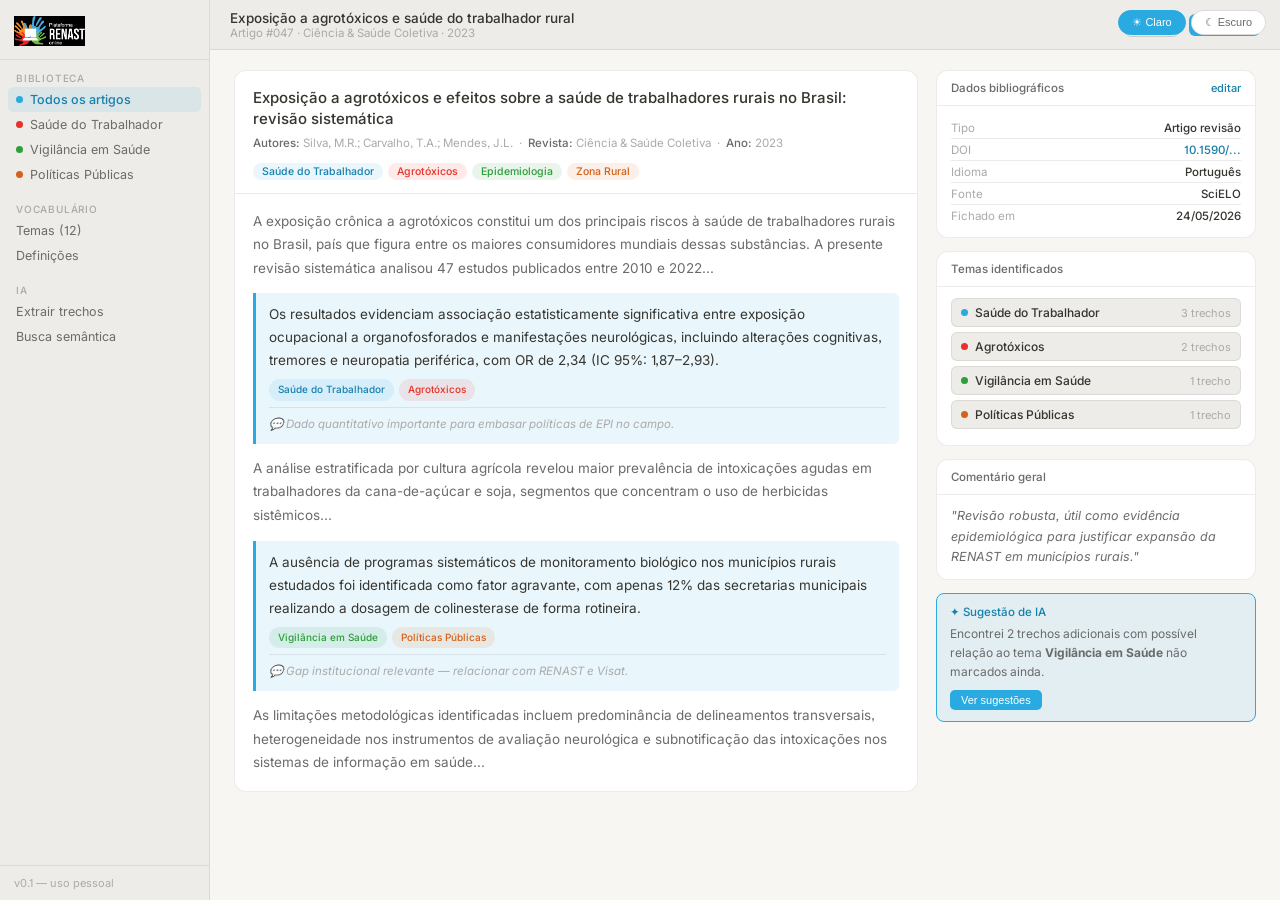
==== fichario/mockup/renast_fichamento_mockup.html @ 06040ff9 "Initial commit for quixotesca project" ====
<!DOCTYPE html>
<html lang="pt-BR">
<head>
<meta charset="UTF-8">
<meta name="viewport" content="width=device-width, initial-scale=1.0">
<title>RENAST Fichamento — Mockup</title>
<link href="https://fonts.googleapis.com/css2?family=Inter:opsz,wght@14..32,300..700&display=swap" rel="stylesheet">
<style>
*,*::before,*::after{box-sizing:border-box;margin:0;padding:0}
body.light{
  --bg:#F7F6F3;--bg2:#EEECE8;--bg3:#fff;--surface:#fff;
  --border:rgba(0,0,0,.08);--border2:rgba(0,0,0,.14);
  --t1:#37352F;--t2:#6B6B6B;--t3:#aaa;
  --ac:#29AAE1;--ac-bg:rgba(41,170,225,.10);--ac-t:#1880AD;
  --red:#E63329;--red-bg:rgba(230,51,41,.10);
  --grn:#2E9E3B;--grn-bg:rgba(46,158,59,.10);
  --ora:#D4621A;--ora-bg:rgba(212,98,26,.10);
}
body.dark{
  --bg:#08090A;--bg2:#0F1011;--bg3:#191A1B;--surface:#191A1B;
  --border:rgba(255,255,255,.07);--border2:rgba(255,255,255,.13);
  --t1:#F7F8F8;--t2:#C8CDD6;--t3:#8A8F98;
  --ac:#29AAE1;--ac-bg:rgba(41,170,225,.14);--ac-t:#7DD4F5;
  --red:#FF6B63;--red-bg:rgba(255,107,99,.14);
  --grn:#4DC761;--grn-bg:rgba(77,199,97,.14);
  --ora:#FF8C42;--ora-bg:rgba(255,140,66,.14);
}
body{font-family:'Inter',system-ui,sans-serif;font-feature-settings:'cv01','ss03';background:var(--bg);color:var(--t1);min-height:100vh;transition:background .25s,color .25s}

/* toggle */
.toggle-bar{position:fixed;top:10px;right:14px;z-index:200;display:flex;gap:5px}
.tbtn{font-size:11px;font-weight:500;padding:5px 13px;border-radius:20px;border:.5px solid var(--border2);cursor:pointer;background:var(--surface);color:var(--t2);transition:all .18s}
.tbtn.on{background:var(--ac);color:#fff;border-color:var(--ac)}

/* shell */
.shell{display:flex;height:100vh;overflow:hidden}

/* sidebar */
.sb{width:210px;flex-shrink:0;background:var(--bg2);border-right:.5px solid var(--border);display:flex;flex-direction:column}
.sb-logo{padding:16px 14px 13px;border-bottom:.5px solid var(--border)}
.sb-logo img{height:30px;width:auto;display:block}
.sb-sec{padding:12px 8px 4px}
.sb-sec-lbl{font-size:10px;font-weight:510;letter-spacing:.08em;text-transform:uppercase;color:var(--t3);padding:0 8px;margin-bottom:3px}
.ni{display:flex;align-items:center;gap:7px;padding:5px 8px;border-radius:5px;font-size:12.5px;color:var(--t2);cursor:pointer;transition:background .13s}
.ni:hover{background:var(--border)}
.ni.on{background:var(--ac-bg);color:var(--ac-t);font-weight:510}
.dot{width:7px;height:7px;border-radius:50%;flex-shrink:0;background:var(--ac)}
.dot.r{background:var(--red)}.dot.g{background:var(--grn)}.dot.o{background:var(--ora)}
.sb-ft{margin-top:auto;padding:10px 14px;border-top:.5px solid var(--border);font-size:11px;color:var(--t3)}

/* main */
.main{flex:1;display:flex;flex-direction:column;overflow:hidden}
.topbar{height:50px;flex-shrink:0;background:var(--bg2);border-bottom:.5px solid var(--border);display:flex;align-items:center;padding:0 20px;gap:10px}
.ttl{font-size:13.5px;font-weight:510;color:var(--t1)}
.tsub{font-size:11.5px;color:var(--t3)}
.spacer{flex:1}
.btn-p{font-size:11.5px;font-weight:510;padding:5px 13px;border-radius:6px;border:none;cursor:pointer;background:var(--ac);color:#fff;transition:opacity .15s}
.btn-p:hover{opacity:.85}
.btn-g{font-size:11.5px;padding:5px 11px;border-radius:6px;cursor:pointer;background:transparent;color:var(--t2);border:.5px solid var(--border2);transition:background .13s}
.btn-g:hover{background:var(--bg3)}

.content{flex:1;overflow-y:auto;padding:20px 24px;display:grid;grid-template-columns:1fr 320px;gap:18px;align-items:start}

/* article card */
.acard{background:var(--surface);border:.5px solid var(--border);border-radius:12px;overflow:hidden}
.ahead{padding:16px 18px 13px;border-bottom:.5px solid var(--border)}
.atitle{font-size:15px;font-weight:510;color:var(--t1);line-height:1.4;margin-bottom:5px}
.ameta{font-size:11.5px;color:var(--t3);line-height:1.7}
.ameta b{color:var(--t2);font-weight:510}
.tags{display:flex;flex-wrap:wrap;gap:5px;margin-top:9px}
.tag{font-size:10.5px;font-weight:510;padding:2px 9px;border-radius:20px}
.t-b{background:var(--ac-bg);color:var(--ac-t)}
.t-r{background:var(--red-bg);color:var(--red)}
.t-g{background:var(--grn-bg);color:var(--grn)}
.t-o{background:var(--ora-bg);color:var(--ora)}

.abody{padding:16px 18px;font-size:13.5px;line-height:1.75;color:var(--t2)}
.excerpt{border-left:3px solid var(--ac);background:var(--ac-bg);border-radius:0 6px 6px 0;padding:10px 13px;margin:13px 0}
.excerpt p{font-size:13.5px;line-height:1.7;color:var(--t1)}
.exc-tags{display:flex;gap:5px;margin-top:7px;flex-wrap:wrap}
.exc-cmt{font-size:11.5px;color:var(--t3);font-style:italic;margin-top:6px;padding-top:6px;border-top:.5px solid var(--border)}

/* side panel */
.side{display:flex;flex-direction:column;gap:13px}
.pcard{background:var(--surface);border:.5px solid var(--border);border-radius:12px;overflow:hidden}
.phdr{padding:10px 14px;border-bottom:.5px solid var(--border);font-size:11.5px;font-weight:510;color:var(--t2);display:flex;justify-content:space-between;align-items:center}
.pbody{padding:11px 14px}
.brow{display:flex;justify-content:space-between;font-size:11.5px;padding:3.5px 0;border-bottom:.5px solid var(--border)}
.brow:last-child{border:none}
.bk{color:var(--t3)} .bv{color:var(--t1);font-weight:510;max-width:170px;text-align:right}
.tchip{display:flex;align-items:center;gap:7px;padding:6px 9px;border-radius:6px;margin-bottom:5px;background:var(--bg2);border:.5px solid var(--border);cursor:pointer;transition:background .13s}
.tchip:hover{background:var(--ac-bg)}
.tcdot{width:7px;height:7px;border-radius:50%;flex-shrink:0}
.tcname{font-size:12px;font-weight:510;color:var(--t1);flex:1}
.tcct{font-size:11px;color:var(--t3)}
.aibox{background:var(--ac-bg);border:.5px solid var(--ac);border-radius:8px;padding:11px 13px}
.aititle{font-size:11.5px;font-weight:510;color:var(--ac-t);margin-bottom:5px}
.aitxt{font-size:12px;color:var(--t2);line-height:1.6}
.aibtn{margin-top:9px;font-size:11px;font-weight:510;padding:4px 11px;border-radius:5px;background:var(--ac);color:#fff;border:none;cursor:pointer}
</style>
</head>
<body class="light">

<div class="toggle-bar">
  <button class="tbtn on" onclick="setTheme('light')">&#9728; Claro</button>
  <button class="tbtn" onclick="setTheme('dark')">&#9790; Escuro</button>
</div>

<div class="shell">
  <aside class="sb">
    <div class="sb-logo">
      <img id="logo" src="[data-uri]" alt="Plataforma RENAST online">
    </div>
    <div class="sb-sec">
      <div class="sb-sec-lbl">Biblioteca</div>
      <div class="ni on"><div class="dot"></div>Todos os artigos</div>
      <div class="ni"><div class="dot r"></div>Saúde do Trabalhador</div>
      <div class="ni"><div class="dot g"></div>Vigilância em Saúde</div>
      <div class="ni"><div class="dot o"></div>Políticas Públicas</div>
    </div>
    <div class="sb-sec">
      <div class="sb-sec-lbl">Vocabulário</div>
      <div class="ni">Temas (12)</div>
      <div class="ni">Definições</div>
    </div>
    <div class="sb-sec">
      <div class="sb-sec-lbl">IA</div>
      <div class="ni">Extrair trechos</div>
      <div class="ni">Busca semântica</div>
    </div>
    <div class="sb-ft">v0.1 &mdash; uso pessoal</div>
  </aside>

  <div class="main">
    <div class="topbar">
      <div>
        <div class="ttl">Exposi&ccedil;&atilde;o a agrot&oacute;xicos e sa&uacute;de do trabalhador rural</div>
        <div class="tsub">Artigo #047 &middot; Ci&ecirc;ncia &amp; Sa&uacute;de Coletiva &middot; 2023</div>
      </div>
      <div class="spacer"></div>
      <button class="btn-g">Editar</button>
      <button class="btn-p">+ Trecho</button>
    </div>

    <div class="content">
      <div class="acard">
        <div class="ahead">
          <div class="atitle">Exposi&ccedil;&atilde;o a agrot&oacute;xicos e efeitos sobre a sa&uacute;de de trabalhadores rurais no Brasil: revis&atilde;o sistem&aacute;tica</div>
          <div class="ameta">
            <b>Autores:</b> Silva, M.R.; Carvalho, T.A.; Mendes, J.L. &nbsp;&middot;&nbsp;
            <b>Revista:</b> Ci&ecirc;ncia &amp; Sa&uacute;de Coletiva &nbsp;&middot;&nbsp; <b>Ano:</b> 2023
          </div>
          <div class="tags">
            <span class="tag t-b">Sa&uacute;de do Trabalhador</span>
            <span class="tag t-r">Agrot&oacute;xicos</span>
            <span class="tag t-g">Epidemiologia</span>
            <span class="tag t-o">Zona Rural</span>
          </div>
        </div>
        <div class="abody">
          <p>A exposi&ccedil;&atilde;o cr&ocirc;nica a agrot&oacute;xicos constitui um dos principais riscos &agrave; sa&uacute;de de trabalhadores rurais no Brasil, pa&iacute;s que figura entre os maiores consumidores mundiais dessas subst&acirc;ncias. A presente revis&atilde;o sistem&aacute;tica analisou 47 estudos publicados entre 2010 e 2022...</p>
          <div class="excerpt">
            <p>Os resultados evidenciam associa&ccedil;&atilde;o estatisticamente significativa entre exposi&ccedil;&atilde;o ocupacional a organofosforados e manifesta&ccedil;&otilde;es neurol&oacute;gicas, incluindo altera&ccedil;&otilde;es cognitivas, tremores e neuropatia perif&eacute;rica, com OR de 2,34 (IC 95%: 1,87&ndash;2,93).</p>
            <div class="exc-tags">
              <span class="tag t-b" style="font-size:10px">Sa&uacute;de do Trabalhador</span>
              <span class="tag t-r" style="font-size:10px">Agrot&oacute;xicos</span>
            </div>
            <div class="exc-cmt">&#128172; Dado quantitativo importante para embasar pol&iacute;ticas de EPI no campo.</div>
          </div>
          <p>A an&aacute;lise estratificada por cultura agr&iacute;cola revelou maior preval&ecirc;ncia de intoxica&ccedil;&otilde;es agudas em trabalhadores da cana-de-a&ccedil;&uacute;car e soja, segmentos que concentram o uso de herbicidas sist&ecirc;micos...</p>
          <div class="excerpt">
            <p>A aus&ecirc;ncia de programas sistem&aacute;ticos de monitoramento biol&oacute;gico nos munic&iacute;pios rurais estudados foi identificada como fator agravante, com apenas 12% das secretarias municipais realizando a dosagem de colinesterase de forma rotineira.</p>
            <div class="exc-tags">
              <span class="tag t-g" style="font-size:10px">Vigil&acirc;ncia em Sa&uacute;de</span>
              <span class="tag t-o" style="font-size:10px">Pol&iacute;ticas P&uacute;blicas</span>
            </div>
            <div class="exc-cmt">&#128172; Gap institucional relevante &mdash; relacionar com RENAST e Visat.</div>
          </div>
          <p>As limita&ccedil;&otilde;es metodol&oacute;gicas identificadas incluem predomin&acirc;ncia de delineamentos transversais, heterogeneidade nos instrumentos de avalia&ccedil;&atilde;o neurol&oacute;gica e subnotifica&ccedil;&atilde;o das intoxica&ccedil;&otilde;es nos sistemas de informa&ccedil;&atilde;o em sa&uacute;de...</p>
        </div>
      </div>

      <div class="side">
        <div class="pcard">
          <div class="phdr">Dados bibliogr&aacute;ficos <span style="font-size:11px;color:var(--ac-t);cursor:pointer">editar</span></div>
          <div class="pbody">
            <div class="brow"><span class="bk">Tipo</span><span class="bv">Artigo revis&atilde;o</span></div>
            <div class="brow"><span class="bk">DOI</span><span class="bv" style="color:var(--ac-t)">10.1590/...</span></div>
            <div class="brow"><span class="bk">Idioma</span><span class="bv">Portugu&ecirc;s</span></div>
            <div class="brow"><span class="bk">Fonte</span><span class="bv">SciELO</span></div>
            <div class="brow"><span class="bk">Fichado em</span><span class="bv">24/05/2026</span></div>
          </div>
        </div>
        <div class="pcard">
          <div class="phdr">Temas identificados</div>
          <div class="pbody">
            <div class="tchip"><div class="tcdot" style="background:var(--ac)"></div><span class="tcname">Sa&uacute;de do Trabalhador</span><span class="tcct">3 trechos</span></div>
            <div class="tchip"><div class="tcdot" style="background:var(--red)"></div><span class="tcname">Agrot&oacute;xicos</span><span class="tcct">2 trechos</span></div>
            <div class="tchip"><div class="tcdot" style="background:var(--grn)"></div><span class="tcname">Vigil&acirc;ncia em Sa&uacute;de</span><span class="tcct">1 trecho</span></div>
            <div class="tchip"><div class="tcdot" style="background:var(--ora)"></div><span class="tcname">Pol&iacute;ticas P&uacute;blicas</span><span class="tcct">1 trecho</span></div>
          </div>
        </div>
        <div class="pcard">
          <div class="phdr">Coment&aacute;rio geral</div>
          <div class="pbody">
            <p style="font-size:12.5px;color:var(--t2);line-height:1.65;font-style:italic">"Revis&atilde;o robusta, &uacute;til como evid&ecirc;ncia epidemiol&oacute;gica para justificar expans&atilde;o da RENAST em munic&iacute;pios rurais."</p>
          </div>
        </div>
        <div class="aibox">
          <div class="aititle">&#10022; Sugest&atilde;o de IA</div>
          <div class="aitxt">Encontrei 2 trechos adicionais com poss&iacute;vel rela&ccedil;&atilde;o ao tema <b>Vigil&acirc;ncia em Sa&uacute;de</b> n&atilde;o marcados ainda.</div>
          <button class="aibtn">Ver sugest&otilde;es</button>
        </div>
      </div>
    </div>
  </div>
</div>

<script>
var LC = "[data-uri]";
var LB = "[data-uri]";
function setTheme(t){
  document.body.className = t;
  document.getElementById('logo').src = t==='dark' ? LC : LB;
  document.querySelectorAll('.tbtn').forEach(function(b,i){
    b.classList.toggle('on',(i===0&&t==='light')||(i===1&&t==='dark'));
  });
}
</script>
</body>
</html>
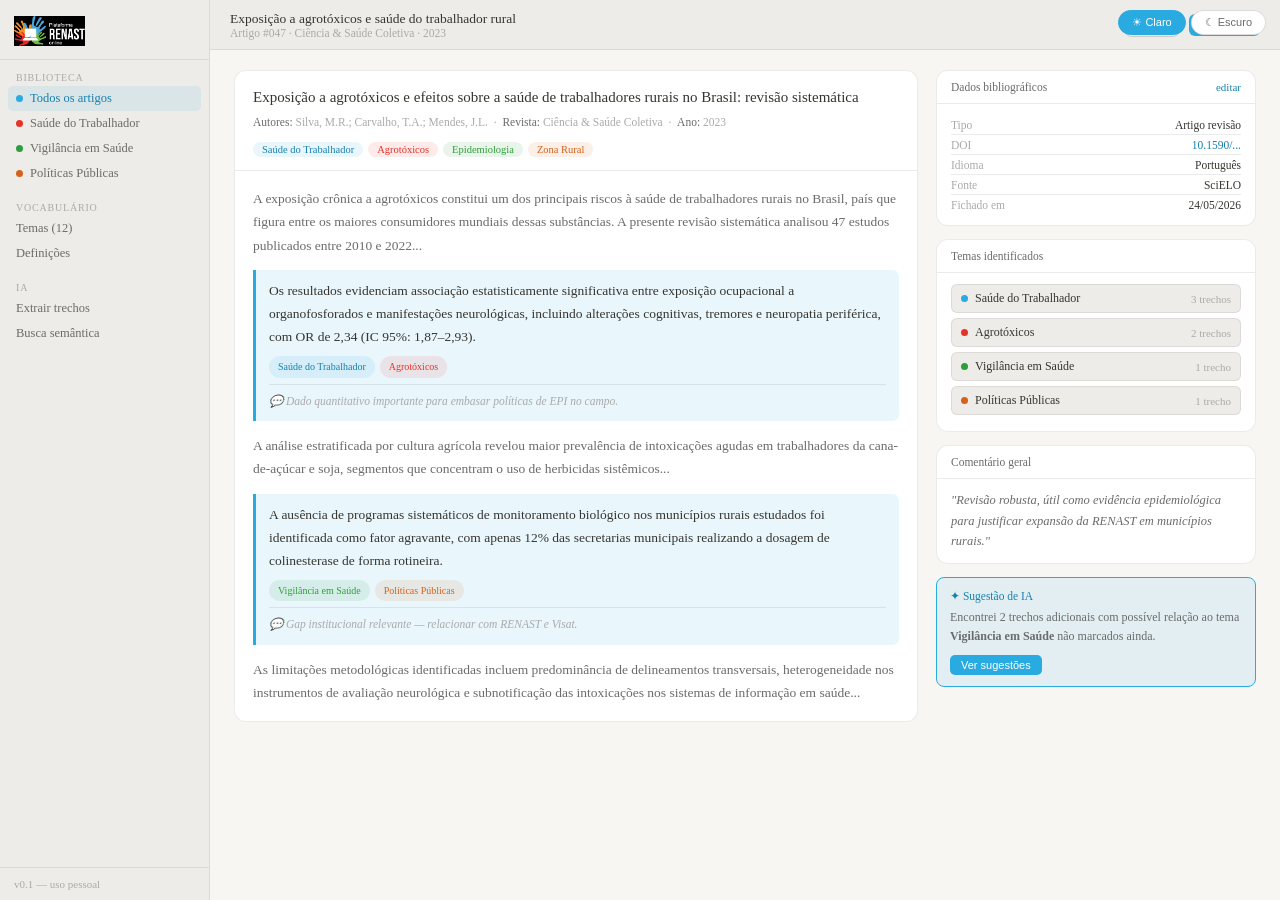
==== commit ee946f2e: "Atualiza base visual Bootstrap-first da plataforma" ====
--- a/fichario/mockup/renast_fichamento_mockup.html
+++ b/fichario/mockup/renast_fichamento_mockup.html
@@ -4,7 +4,6 @@
 <meta charset="UTF-8">
 <meta name="viewport" content="width=device-width, initial-scale=1.0">
 <title>RENAST Fichamento — Mockup</title>
-<link href="https://fonts.googleapis.com/css2?family=Inter:opsz,wght@14..32,300..700&display=swap" rel="stylesheet">
 <style>
 *,*::before,*::after{box-sizing:border-box;margin:0;padding:0}
 body.light{
@@ -25,7 +24,7 @@
   --grn:#4DC761;--grn-bg:rgba(77,199,97,.14);
   --ora:#FF8C42;--ora-bg:rgba(255,140,66,.14);
 }
-body{font-family:'Inter',system-ui,sans-serif;font-feature-settings:'cv01','ss03';background:var(--bg);color:var(--t1);min-height:100vh;transition:background .25s,color .25s}
+body{font-family: var(--bs-body-font-family);font-feature-settings:'cv01','ss03';background:var(--bg);color:var(--t1);min-height:100vh;transition:background .25s,color .25s}
 
 /* toggle */
 .toggle-bar{position:fixed;top:10px;right:14px;z-index:200;display:flex;gap:5px}
